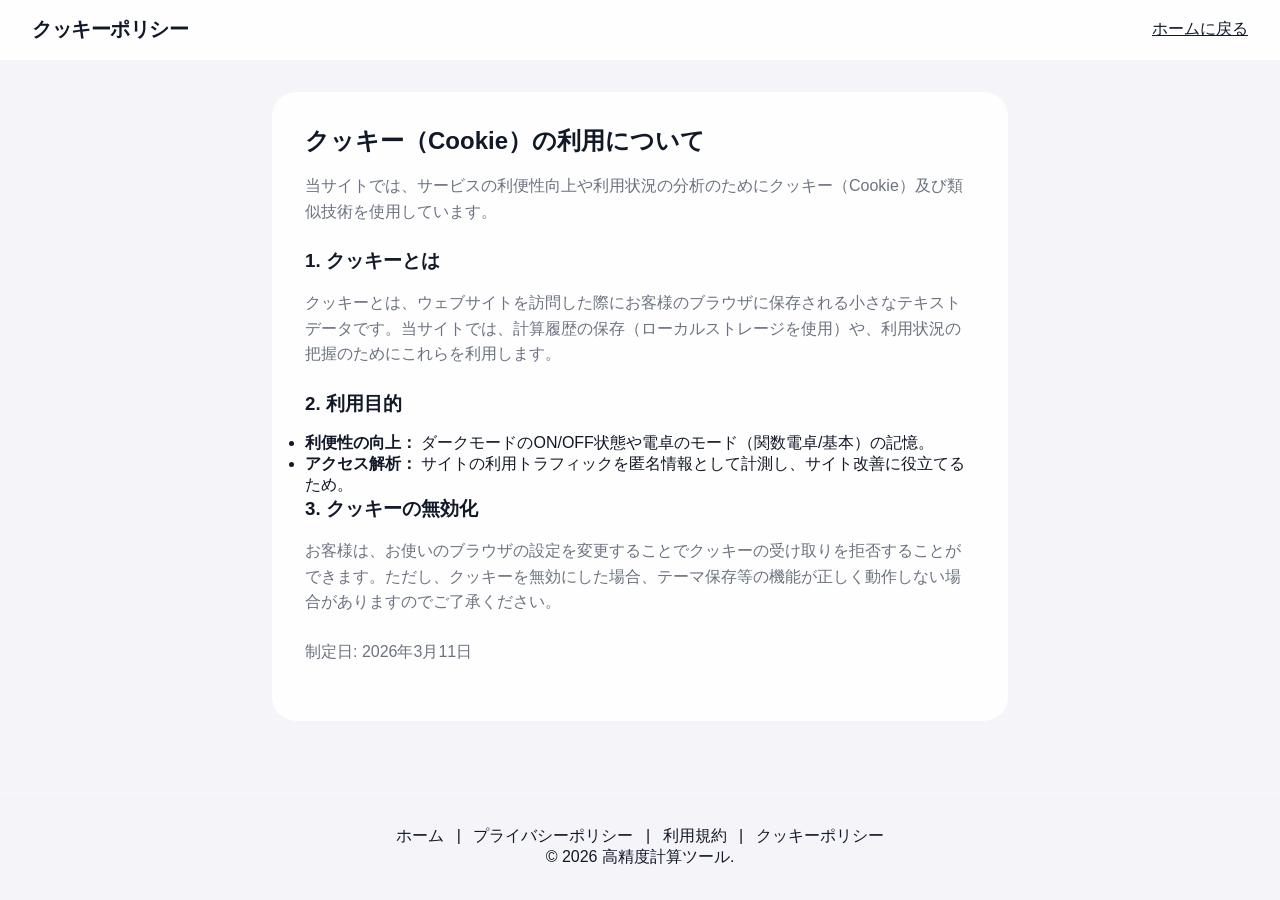
==== cookie.html @ e5c7b33e "Fresh upload" ====
<!DOCTYPE html>
<html lang="ja">

<head>
    <meta charset="UTF-8">
    <meta name="viewport" content="width=device-width, initial-scale=1.0">
    <title>クッキーポリシー | 高精度・多機能 科学電卓</title>
    <meta name="robots" content="noindex, follow">
    <link rel="stylesheet" href="styles.css">
</head>

<body>
    <header>
        <h1>クッキーポリシー</h1>
        <a href="index.html" style="color: var(--primary);">ホームに戻る</a>
    </header>
    <main style="max-width: 800px; margin: 0 auto; padding: 2rem;">
        <div class="seo-content" style="margin-top: 0;">
            <h2>クッキー（Cookie）の利用について</h2>
            <p>当サイトでは、サービスの利便性向上や利用状況の分析のためにクッキー（Cookie）及び類似技術を使用しています。</p>

            <h3>1. クッキーとは</h3>
            <p>クッキーとは、ウェブサイトを訪問した際にお客様のブラウザに保存される小さなテキストデータです。当サイトでは、計算履歴の保存（ローカルストレージを使用）や、利用状況の把握のためにこれらを利用します。</p>

            <h3>2. 利用目的</h3>
            <ul>
                <li><strong>利便性の向上：</strong> ダークモードのON/OFF状態や電卓のモード（関数電卓/基本）の記憶。</li>
                <li><strong>アクセス解析：</strong> サイトの利用トラフィックを匿名情報として計測し、サイト改善に役立てるため。</li>
            </ul>

            <h3>3. クッキーの無効化</h3>
            <p>お客様は、お使いのブラウザの設定を変更することでクッキーの受け取りを拒否することができます。ただし、クッキーを無効にした場合、テーマ保存等の機能が正しく動作しない場合がありますのでご了承ください。</p>

            <p>制定日: 2026年3月11日</p>
        </div>
    </main>
    <footer>
        <nav>
            <a href="index.html">ホーム</a> |
            <a href="privacy.html">プライバシーポリシー</a> |
            <a href="terms.html">利用規約</a> |
            <a href="cookie.html">クッキーポリシー</a>
        </nav>
        <p>&copy; 2026 高精度計算ツール.</p>
    </footer>
</body>

</html>
---- styles.css ----
:root {
  --bg-color: #f4f4f9;
  --text-main: #111827;
  --text-muted: #6b7280;
  --calc-bg: rgba(255, 255, 255, 0.85);
  --calc-border: rgba(255, 255, 255, 0.4);
  --btn-bg: #ffffff;
  --btn-bg-hover: #f9fafb;
  --btn-bg-active: #e5e7eb;
  --btn-text: #1f2937;
  --btn-op-bg: #e0e7ff;
  --btn-op-text: #4338ca;
  --btn-eq-bg: #3b82f6;
  --btn-eq-text: #ffffff;
  --btn-danger-bg: #fee2e2;
  --btn-danger-text: #b91c1c;
  --shadow-lg: 0 10px 25px -5px rgba(0, 0, 0, 0.1), 0 8px 10px -6px rgba(0, 0, 0, 0.1);
  --shadow-sm: 0 1px 2px 0 rgba(0, 0, 0, 0.05);
  --glass-blur: blur(20px);
  --history-bg: #ffffff;
}

[data-theme='dark'] {
  --bg-color: #0f172a;
  --text-main: #f8fafc;
  --text-muted: #94a3b8;
  --calc-bg: rgba(30, 41, 59, 0.75);
  --calc-border: rgba(51, 65, 85, 0.5);
  --btn-bg: #334155;
  --btn-bg-hover: #3f3f46;
  --btn-bg-active: #27272a;
  --btn-text: #f8fafc;
  --btn-op-bg: #3730a3;
  --btn-op-text: #e0e7ff;
  --btn-eq-bg: #2563eb;
  --btn-eq-text: #ffffff;
  --btn-danger-bg: #7f1d1d;
  --btn-danger-text: #fecaca;
  --shadow-lg: 0 10px 25px -5px rgba(0, 0, 0, 0.5), 0 8px 10px -6px rgba(0, 0, 0, 0.4);
  --history-bg: #1e293b;
}

* {
  box-sizing: border-box;
  margin: 0;
  padding: 0;
}

body {
  font-family: 'Inter', 'Yu Gothic', 'Meiryo', sans-serif;
  background-color: var(--bg-color);
  color: var(--text-main);
  transition: background-color 0.3s ease, color 0.3s ease;
  min-height: 100vh;
  display: flex;
  flex-direction: column;
}

header {
  padding: 1rem 2rem;
  display: flex;
  justify-content: space-between;
  align-items: center;
  background-color: var(--calc-bg);
  backdrop-filter: var(--glass-blur);
  border-bottom: 1px solid var(--calc-border);
  position: sticky;
  top: 0;
  z-index: 100;
}

h1 {
  font-size: 1.25rem;
  font-weight: 700;
  letter-spacing: -0.025em;
}

main {
  flex: 1;
  display: flex;
  flex-direction: column;
  align-items: center;
  padding: 2rem 1rem;
}

.calc-container {
  display: flex;
  flex-direction: column;
  gap: 1.5rem;
  width: 100%;
  max-width: 900px;
}

@media (min-width: 768px) {
  .calc-container {
    flex-direction: row;
    align-items: flex-start;
  }
}

.calculator {
  background: var(--calc-bg);
  backdrop-filter: var(--glass-blur);
  border: 1px solid var(--calc-border);
  border-radius: 1.5rem;
  padding: 1.5rem;
  box-shadow: var(--shadow-lg);
  width: 100%;
  max-width: 500px;
  flex: 2;
  transition: all 0.3s ease;
}

.display-section {
  display: flex;
  flex-direction: column;
  align-items: flex-end;
  background-color: rgba(0, 0, 0, 0.05);
  border-radius: 1rem;
  padding: 1rem 1.5rem;
  margin-bottom: 1.5rem;
  min-height: 100px;
  justify-content: space-between;
  position: relative;
  overflow: hidden;
}

[data-theme='dark'] .display-section {
  background-color: rgba(0, 0, 0, 0.2);
}

.history-expr {
  font-size: 0.875rem;
  color: var(--text-muted);
  min-height: 1.25rem;
  word-wrap: break-word;
  max-width: 100%;
  text-align: right;
}

.current-input {
  font-size: 2.5rem;
  font-weight: 600;
  letter-spacing: -0.05em;
  word-wrap: break-word;
  max-width: 100%;
  text-align: right;
  overflow-x: auto;
  overflow-wrap: break-word;
  -webkit-overflow-scrolling: touch;
}

.current-input::-webkit-scrollbar {
  display: none;
}

.grid-buttons {
  display: grid;
  grid-template-columns: repeat(4, 1fr);
  gap: 0.5rem;
}

@media (min-width: 480px) {
  .grid-buttons {
    gap: 0.75rem;
  }
}

.grid-buttons.advanced-visible {
  grid-template-columns: repeat(5, 1fr);
}

button {
  font-family: inherit;
  border: none;
  border-radius: 0.75rem;
  padding: 1rem 0;
  font-size: 1.125rem;
  font-weight: 500;
  background-color: var(--btn-bg);
  color: var(--btn-text);
  cursor: pointer;
  box-shadow: var(--shadow-sm);
  transition: transform 0.1s, background-color 0.2s, box-shadow 0.2s;
  user-select: none;
  -webkit-tap-highlight-color: transparent;
  display: flex;
  align-items: center;
  justify-content: center;
}

button:hover {
  background-color: var(--btn-bg-hover);
}

button:active {
  transform: scale(0.95);
  background-color: var(--btn-bg-active);
}

.btn-op {
  background-color: var(--btn-op-bg);
  color: var(--btn-op-text);
  font-weight: 600;
}

.btn-eq {
  background-color: var(--btn-eq-bg);
  color: var(--btn-eq-text);
  font-weight: 700;
}

.btn-danger {
  background-color: var(--btn-danger-bg);
  color: var(--btn-danger-text);
}

.btn-adv {
  font-size: 0.95rem;
  display: none;
}

.advanced-visible .btn-adv {
  display: flex;
}

.rad-deg-toggle {
  font-size: 0.8rem;
  position: absolute;
  top: 0.5rem;
  left: 0.5rem;
  background: transparent;
  box-shadow: none;
  color: var(--text-muted);
  padding: 0.25rem 0.5rem;
}

/* History Panel */
.history-panel {
  flex: 1;
  background: var(--calc-bg);
  backdrop-filter: var(--glass-blur);
  border: 1px solid var(--calc-border);
  border-radius: 1.5rem;
  padding: 1.5rem;
  box-shadow: var(--shadow-lg);
  max-width: 500px;
  width: 100%;
  display: flex;
  flex-direction: column;
  max-height: 500px;
}

.history-header {
  display: flex;
  justify-content: space-between;
  align-items: center;
  margin-bottom: 1rem;
}

.history-header h2 {
  font-size: 1.125rem;
  font-weight: 600;
}

.history-actions button {
  padding: 0.5rem 0.75rem;
  font-size: 0.875rem;
  margin-left: 0.5rem;
}

.history-list {
  flex: 1;
  overflow-y: auto;
  list-style: none;
  display: flex;
  flex-direction: column;
  gap: 0.5rem;
}

.history-item {
  background: var(--history-bg);
  padding: 0.75rem 1rem;
  border-radius: 0.5rem;
  cursor: pointer;
  transition: background-color 0.2s;
  text-align: right;
  box-shadow: var(--shadow-sm);
}

.history-item:hover {
  background-color: var(--btn-bg-hover);
}

.history-item-expr {
  font-size: 0.875rem;
  color: var(--text-muted);
}

.history-item-result {
  font-size: 1.125rem;
  font-weight: 600;
  color: var(--text-main);
}

/* Controls */
.controls {
  display: flex;
  gap: 1rem;
}

.theme-toggle, .mode-toggle {
  background: transparent;
  border: 1px solid var(--calc-border);
  padding: 0.5rem 1rem;
  border-radius: 0.5rem;
  font-size: 0.875rem;
}

/* SEO Content & FAQ Section */
.seo-content {
  width: 100%;
  max-width: 900px;
  margin-top: 3rem;
  padding: 2rem;
  background: var(--calc-bg);
  border-radius: 1.5rem;
  border: 1px solid var(--calc-border);
}

.seo-content h2, .seo-content h3 {
  margin-bottom: 1rem;
  color: var(--text-main);
}

.seo-content p {
  color: var(--text-muted);
  line-height: 1.6;
  margin-bottom: 1.5rem;
}

.faq-section dl {
  margin-top: 1rem;
}

.faq-section dt {
  font-weight: 600;
  margin-top: 1.5rem;
  font-size: 1.05rem;
}

.faq-section dd {
  color: var(--text-muted);
  margin-top: 0.5rem;
  margin-left: 0;
  line-height: 1.6;
}

footer {
  text-align: center;
  padding: 2rem;
  border-top: 1px solid var(--calc-border);
  margin-top: auto;
}

footer nav a {
  color: var(--primary);
  text-decoration: none;
  margin: 0 0.5rem;
}

footer nav a:hover {
  text-decoration: underline;
}

/* Toast */
.toast {
  position: fixed;
  bottom: 2rem;
  left: 50%;
  transform: translateX(-50%) translateY(100px);
  background: var(--text-main);
  color: var(--bg-color);
  padding: 0.75rem 1.5rem;
  border-radius: 2rem;
  font-weight: 500;
  box-shadow: var(--shadow-lg);
  opacity: 0;
  transition: all 0.3s cubic-bezier(0.175, 0.885, 0.32, 1.275);
  z-index: 1000;
}

.toast.show {
  transform: translateX(-50%) translateY(0);
  opacity: 1;
}
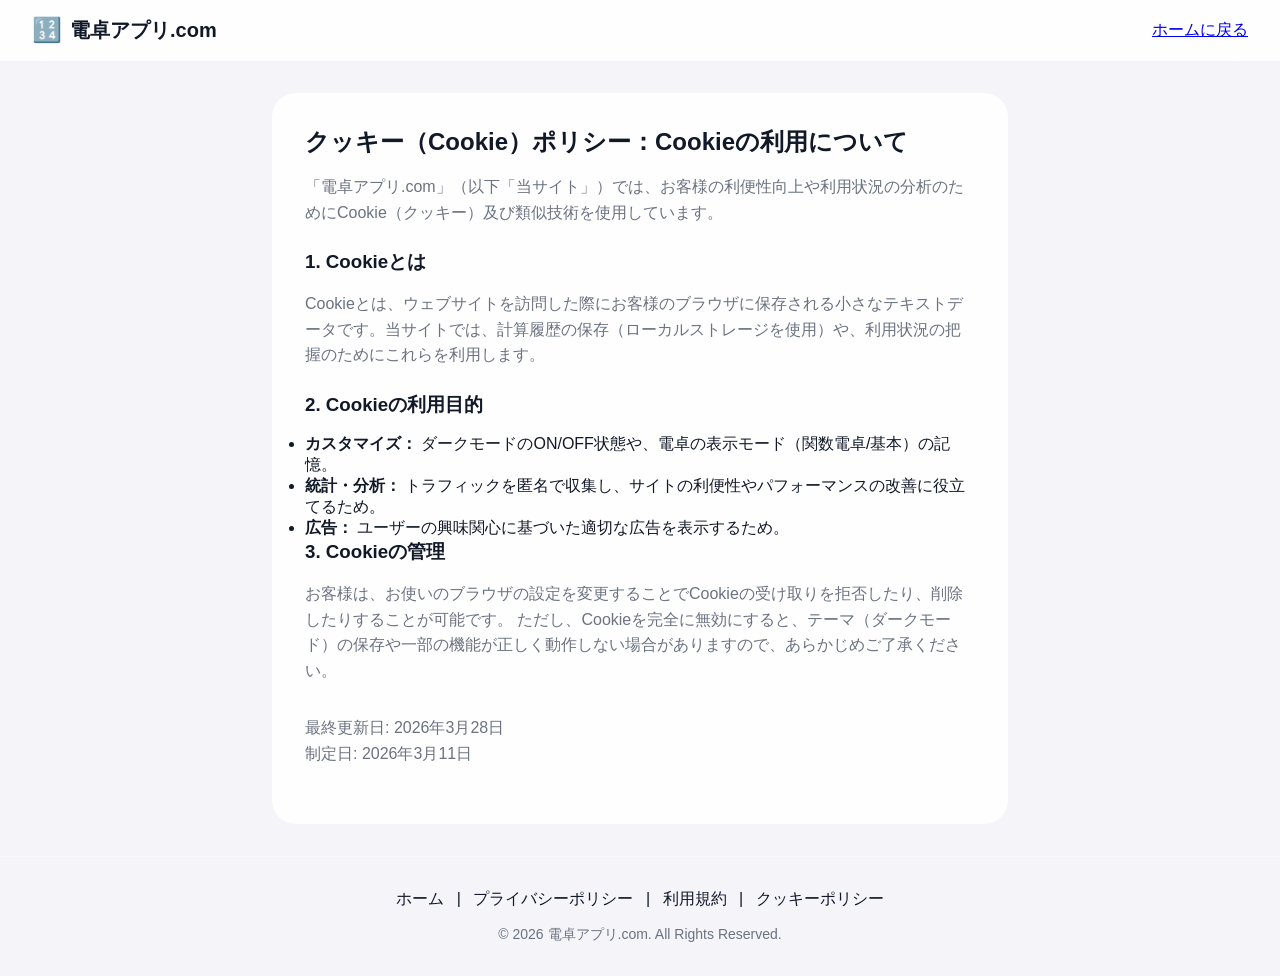
==== commit 10e51b43: "Initial commit" ====
--- a/cookie.html
+++ b/cookie.html
@@ -2,47 +2,61 @@
 <html lang="ja">
 
 <head>
-    <meta charset="UTF-8">
-    <meta name="viewport" content="width=device-width, initial-scale=1.0">
-    <title>クッキーポリシー | 高精度・多機能 科学電卓</title>
-    <meta name="robots" content="noindex, follow">
-    <link rel="stylesheet" href="styles.css">
+  <meta charset="UTF-8">
+  <meta name="viewport" content="width=device-width, initial-scale=1.0">
+  <title>クッキーポリシー | 電卓アプリ.com</title>
+  <meta name="robots" content="noindex, follow">
+  <link rel="stylesheet" href="styles.css">
 </head>
 
 <body>
-    <header>
-        <h1>クッキーポリシー</h1>
-        <a href="index.html" style="color: var(--primary);">ホームに戻る</a>
-    </header>
-    <main style="max-width: 800px; margin: 0 auto; padding: 2rem;">
-        <div class="seo-content" style="margin-top: 0;">
-            <h2>クッキー（Cookie）の利用について</h2>
-            <p>当サイトでは、サービスの利便性向上や利用状況の分析のためにクッキー（Cookie）及び類似技術を使用しています。</p>
+  <header>
+    <div class="site-brand">
+      <a href="index.html" style="text-decoration:none; color:inherit; display:flex; align-items:center;">
+        <span style="font-size: 1.5rem; margin-right: 0.5rem;">🔢</span>
+        <span style="font-size: 1.25rem; font-weight: 700;">電卓アプリ.com</span>
+      </a>
+    </div>
+    <a href="index.html" class="nav-link">ホームに戻る</a>
+  </header>
+  <main style="max-width: 800px; margin: 0 auto; padding: 2rem;">
+    <article class="seo-content" style="margin-top: 0;">
+      <h2>クッキー（Cookie）ポリシー：Cookieの利用について</h2>
+      <p>「電卓アプリ.com」（以下「当サイト」）では、お客様の利便性向上や利用状況の分析のためにCookie（クッキー）及び類似技術を使用しています。</p>
 
-            <h3>1. クッキーとは</h3>
-            <p>クッキーとは、ウェブサイトを訪問した際にお客様のブラウザに保存される小さなテキストデータです。当サイトでは、計算履歴の保存（ローカルストレージを使用）や、利用状況の把握のためにこれらを利用します。</p>
+      <h3>1. Cookieとは</h3>
+      <p>
+        Cookieとは、ウェブサイトを訪問した際にお客様のブラウザに保存される小さなテキストデータです。当サイトでは、計算履歴の保存（ローカルストレージを使用）や、利用状況の把握のためにこれらを利用します。
+      </p>
 
-            <h3>2. 利用目的</h3>
-            <ul>
-                <li><strong>利便性の向上：</strong> ダークモードのON/OFF状態や電卓のモード（関数電卓/基本）の記憶。</li>
-                <li><strong>アクセス解析：</strong> サイトの利用トラフィックを匿名情報として計測し、サイト改善に役立てるため。</li>
-            </ul>
+      <h3>2. Cookieの利用目的</h3>
+      <ul>
+        <li><strong>カスタマイズ：</strong> ダークモードのON/OFF状態や、電卓の表示モード（関数電卓/基本）の記憶。</li>
+        <li><strong>統計・分析：</strong> トラフィックを匿名で収集し、サイトの利便性やパフォーマンスの改善に役立てるため。</li>
+        <li><strong>広告：</strong> ユーザーの興味関心に基づいた適切な広告を表示するため。</li>
+      </ul>
 
-            <h3>3. クッキーの無効化</h3>
-            <p>お客様は、お使いのブラウザの設定を変更することでクッキーの受け取りを拒否することができます。ただし、クッキーを無効にした場合、テーマ保存等の機能が正しく動作しない場合がありますのでご了承ください。</p>
+      <h3>3. Cookieの管理</h3>
+      <p>
+        お客様は、お使いのブラウザの設定を変更することでCookieの受け取りを拒否したり、削除したりすることが可能です。
+        ただし、Cookieを完全に無効にすると、テーマ（ダークモード）の保存や一部の機能が正しく動作しない場合がありますので、あらかじめご了承ください。
+      </p>
 
-            <p>制定日: 2026年3月11日</p>
-        </div>
-    </main>
-    <footer>
-        <nav>
-            <a href="index.html">ホーム</a> |
-            <a href="privacy.html">プライバシーポリシー</a> |
-            <a href="terms.html">利用規約</a> |
-            <a href="cookie.html">クッキーポリシー</a>
-        </nav>
-        <p>&copy; 2026 高精度計算ツール.</p>
-    </footer>
+      <p style="margin-top: 2rem; color: var(--text-muted);">
+        最終更新日: 2026年3月28日<br>
+        制定日: 2026年3月11日
+      </p>
+    </article>
+  </main>
+  <footer>
+    <nav aria-label="フッターナビゲーション">
+      <a href="index.html">ホーム</a> |
+      <a href="privacy.html">プライバシーポリシー</a> |
+      <a href="terms.html">利用規約</a> |
+      <a href="cookie.html">クッキーポリシー</a>
+    </nav>
+    <p style="margin-top: 1rem; color: var(--text-muted); font-size: 0.875rem;">&copy; 2026 電卓アプリ.com. All Rights Reserved.</p>
+  </footer>
 </body>
 
 </html>
